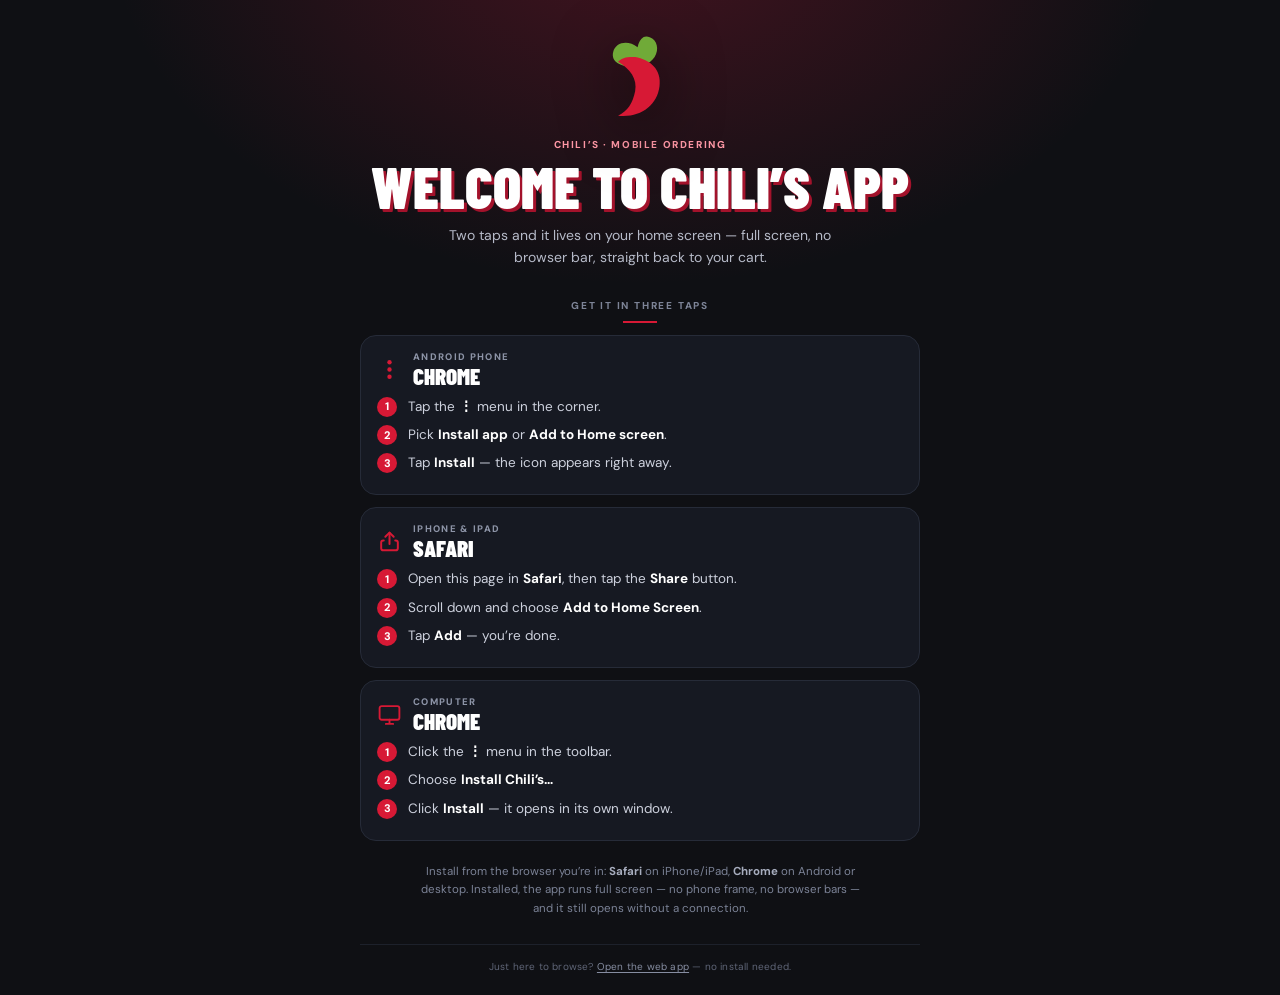
==== index.html @ f4498987 "feat: initial Chili's ordering PWA (menu, cart, rewards, orders)" ====
<!doctype html>
<html lang="en">
<head>
  <meta charset="utf-8">
  <meta name="viewport" content="width=device-width,initial-scale=1">
  <title>Welcome to Chili’s App · Add it to your home screen</title>
  <meta name="description" content="Welcome to Chili’s App. Install it from your browser: Chrome on Android or computer, Safari on iPhone and iPad.">
  <meta name="theme-color" content="#d71935">
  <link rel="manifest" href="manifest.webmanifest">
  <link rel="icon" href="chili.svg" type="image/svg+xml">
  <link rel="icon" href="icons/icon-192.png" sizes="192x192" type="image/png">
  <link rel="apple-touch-icon" href="icons/apple-touch-icon.png">
  <meta name="mobile-web-app-capable" content="yes">
  <meta name="apple-mobile-web-app-capable" content="yes">
  <meta name="apple-mobile-web-app-status-bar-style" content="black-translucent">
  <meta name="apple-mobile-web-app-title" content="Chili’s">
  <link rel="preconnect" href="https://fonts.googleapis.com">
  <link rel="preconnect" href="https://fonts.gstatic.com" crossorigin>
  <link href="https://fonts.googleapis.com/css2?family=DM+Sans:wght@400;500;600;700;800&amp;family=Barlow+Condensed:wght@600;700;800;900&amp;display=swap" rel="stylesheet">
  <link rel="stylesheet" href="landing.css">
  <script src="pwa.js"></script>
</head>
<body>
  <main class="wrap">
    <header class="hero">
      <img class="logo" src="chili.svg" alt="Chili’s" width="32" height="38">
      <span class="eyebrow">Chili’s · mobile ordering</span>
      <h1>Welcome to Chili’s App</h1>
      <p class="lede">Two taps and it lives on your home screen — full screen, no browser bar, straight back to your cart.</p>
    </header>

    <p class="section-label">Get it in three taps</p>

    <section class="steps" aria-label="How to install the app">
      <article class="step-card">
        <div class="step-head">
          <svg viewBox="0 0 24 24" fill="currentColor" aria-hidden="true"><circle cx="12" cy="5" r="2.1"/><circle cx="12" cy="12" r="2.1"/><circle cx="12" cy="19" r="2.1"/></svg>
          <div><span class="platform">Android phone</span><h2>Chrome</h2></div>
        </div>
        <ol>
          <li>Tap the <strong>⋮</strong> menu in the corner.</li>
          <li>Pick <strong>Install app</strong> or <strong>Add to Home screen</strong>.</li>
          <li>Tap <strong>Install</strong> — the icon appears right away.</li>
        </ol>
      </article>

      <article class="step-card">
        <div class="step-head">
          <svg viewBox="0 0 24 24" fill="none" stroke="currentColor" stroke-width="1.9" stroke-linecap="round" stroke-linejoin="round" aria-hidden="true"><path d="M12 3.5v11"/><path d="m8 7.5 4-4 4 4"/><path d="M6.5 11H6a2 2 0 0 0-2 2v5.5a2 2 0 0 0 2 2h12a2 2 0 0 0 2-2V13a2 2 0 0 0-2-2h-.5"/></svg>
          <div><span class="platform">iPhone &amp; iPad</span><h2>Safari</h2></div>
        </div>
        <ol>
          <li>Open this page in <strong>Safari</strong>, then tap the <strong>Share</strong> button.</li>
          <li>Scroll down and choose <strong>Add to Home Screen</strong>.</li>
          <li>Tap <strong>Add</strong> — you’re done.</li>
        </ol>
      </article>

      <article class="step-card">
        <div class="step-head">
          <svg viewBox="0 0 24 24" fill="none" stroke="currentColor" stroke-width="1.8" stroke-linecap="round" stroke-linejoin="round" aria-hidden="true"><rect x="2.5" y="4" width="19" height="13" rx="2"/><path d="M8.5 21h7M12 17v4"/></svg>
          <div><span class="platform">Computer</span><h2>Chrome</h2></div>
        </div>
        <ol>
          <li>Click the <strong>⋮</strong> menu in the toolbar.</li>
          <li>Choose <strong>Install Chili’s…</strong></li>
          <li>Click <strong>Install</strong> — it opens in its own window.</li>
        </ol>
      </article>
    </section>

    <p class="note">Install from the browser you’re in: <strong>Safari</strong> on iPhone/iPad, <strong>Chrome</strong> on Android or desktop. Installed, the app runs full screen — no phone frame, no browser bars — and it still opens without a connection.</p>

    <footer class="foot">
      <p class="tiny">Just here to browse? <a href="app.html">Open the web app</a> — no install needed.</p>
    </footer>
  </main>
</body>
</html>
---- landing.css ----
:root{--red:#d71935;--red-dark:#a3122b;--navy:#151b3d;--yellow:#ffdb28}
*{box-sizing:border-box}
html,body{margin:0;width:100%;max-width:100%;overflow-x:hidden}
body{
  min-height:100vh;
  padding:30px 16px 22px;
  background:radial-gradient(ellipse 760px 520px at 50% -8%, #ac193655, transparent 70%), #0f1014;
  color:#e9e7e4;
  font-family:"DM Sans","Segoe UI",Arial,sans-serif;
  -webkit-font-smoothing:antialiased;
}
.wrap{max-width:560px;margin:0 auto;text-align:center}

.hero .logo{display:block;width:78px;height:auto;margin:0 auto 15px;filter:drop-shadow(0 16px 30px #0009)}
.eyebrow{display:block;font-size:10px;font-weight:800;letter-spacing:.16em;text-transform:uppercase;color:#ff98a6}
h1{
  font-family:"Barlow Condensed","Arial Narrow",Impact,sans-serif;
  font-size:clamp(40px,11vw,58px);font-weight:900;line-height:.9;text-transform:uppercase;
  margin:9px 0 12px;color:#fff;text-shadow:3px 3px 0 var(--red-dark);
}
.lede{font-size:14px;line-height:1.6;color:#b6bac8;max-width:430px;margin:0 auto}

.section-label{
  margin:30px 0 12px;font-size:10px;font-weight:800;letter-spacing:.18em;text-transform:uppercase;color:#7d8497;
}
.section-label:after{content:"";display:block;width:34px;height:2px;background:var(--red);margin:9px auto 0}

.steps{display:grid;gap:12px;text-align:left}
.step-card{background:#161922;border:1px solid #262b38;border-radius:16px;padding:15px 16px 13px}
.step-head{display:flex;align-items:center;gap:11px;margin-bottom:9px}
.step-head svg{width:25px;height:25px;flex:none;color:var(--red)}
.platform{display:block;font-size:9.5px;font-weight:800;letter-spacing:.14em;text-transform:uppercase;color:#8d94a7}
.step-card h2{
  font-family:"Barlow Condensed","Arial Narrow",Impact,sans-serif;
  font-size:23px;font-weight:900;line-height:1;text-transform:uppercase;color:#fff;margin:2px 0 0;
}
ol{margin:0;padding:0;list-style:none;counter-reset:step}
ol li{counter-increment:step;position:relative;padding-left:31px;margin:8px 0;font-size:13.5px;line-height:1.5;color:#cdd1dd}
ol li:before{
  content:counter(step);position:absolute;left:0;top:0;width:20px;height:20px;border-radius:50%;
  background:var(--red);color:#fff;font-size:11px;font-weight:800;display:grid;place-items:center;
}
ol strong{color:#fff;font-weight:700}

.note{margin:22px auto 0;max-width:450px;font-size:11.5px;line-height:1.6;color:#7b8296}
.note strong{color:#a7adbe;font-weight:700}

.foot{margin-top:26px;padding-top:15px;border-top:1px solid #1d212b}
.tiny{margin:0;font-size:10px;letter-spacing:.02em;color:#5f6577}
.tiny a{color:#868da1;text-decoration:underline;text-underline-offset:2px}
.tiny a:hover{color:var(--red)}

@media (prefers-reduced-motion:reduce){*{animation-duration:.01ms!important;transition-duration:.01ms!important}}
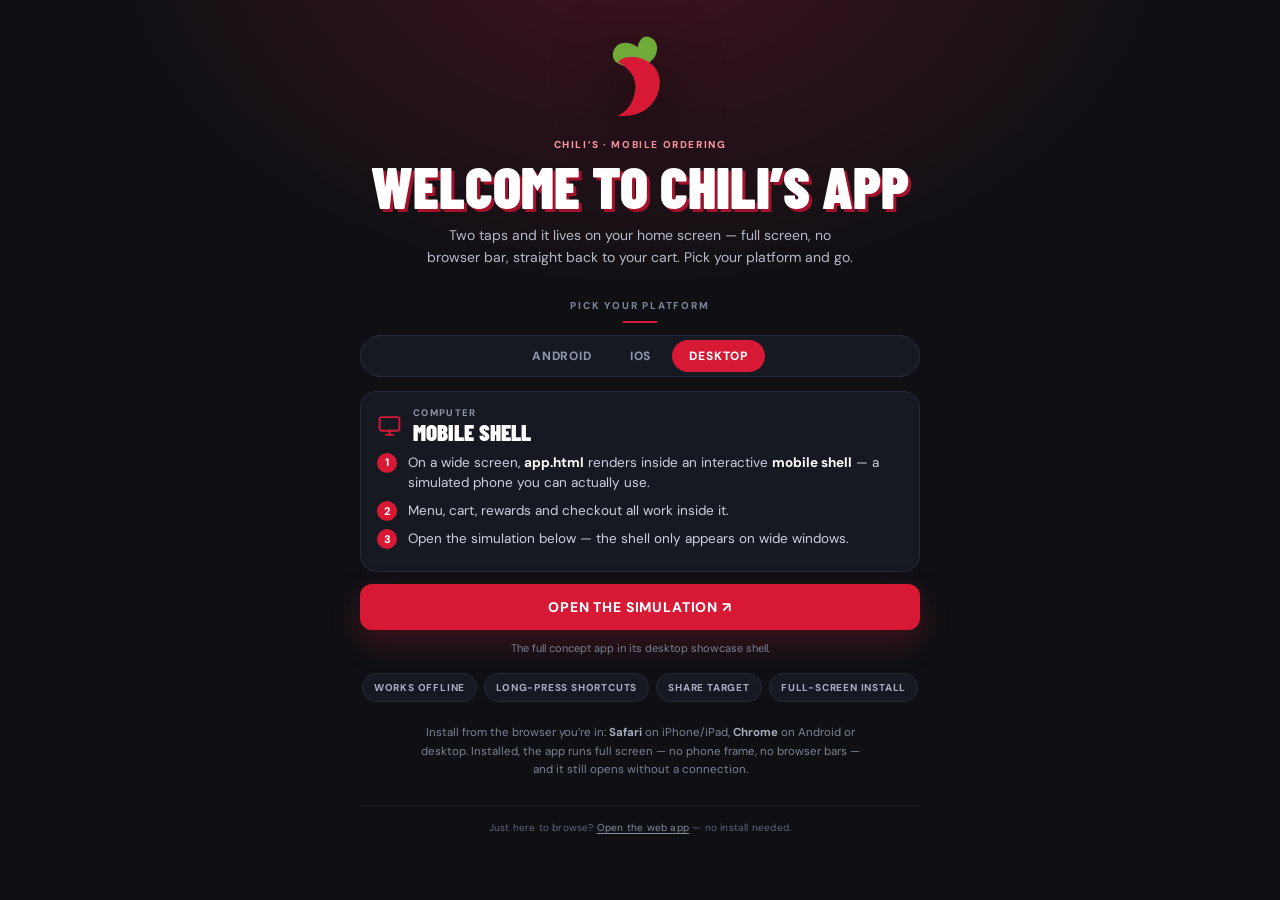
==== commit 325ffc0b: "feat: guide platform switcher with in-repo APK download" ====
--- a/index.html
+++ b/index.html
@@ -4,7 +4,7 @@
   <meta charset="utf-8">
   <meta name="viewport" content="width=device-width,initial-scale=1">
   <title>Welcome to Chili’s App · Add it to your home screen</title>
-  <meta name="description" content="Welcome to Chili’s App. Install it from your browser: Chrome on Android or computer, Safari on iPhone and iPad.">
+  <meta name="description" content="Welcome to Chili’s App. Pick your platform — Android (Chrome install or APK download), iOS (Safari), or desktop (open the app.html simulation in its mobile shell).">
   <meta name="theme-color" content="#d71935">
   <link rel="manifest" href="manifest.webmanifest">
   <link rel="icon" href="chili.svg" type="image/svg+xml">
@@ -21,59 +21,78 @@
   <script src="pwa.js"></script>
 </head>
 <body>
-  <main class="wrap">
-    <header class="hero">
-      <img class="logo" src="chili.svg" alt="Chili’s" width="32" height="38">
-      <span class="eyebrow">Chili’s · mobile ordering</span>
-      <h1>Welcome to Chili’s App</h1>
-      <p class="lede">Two taps and it lives on your home screen — full screen, no browser bar, straight back to your cart.</p>
-    </header>
+<main class="wrap">
+  <header class="hero">
+    <img class="logo" src="chili.svg" alt="Chili’s" width="32" height="38">
+    <span class="eyebrow">Chili’s · mobile ordering</span>
+    <h1>Welcome to Chili’s App</h1>
+    <p class="lede">Two taps and it lives on your home screen — full screen, no browser bar, straight back to your cart. Pick your platform and go.</p>
+  </header>
 
-    <p class="section-label">Get it in three taps</p>
+  <p class="section-label">Pick your platform</p>
 
-    <section class="steps" aria-label="How to install the app">
-      <article class="step-card">
-        <div class="step-head">
-          <svg viewBox="0 0 24 24" fill="currentColor" aria-hidden="true"><circle cx="12" cy="5" r="2.1"/><circle cx="12" cy="12" r="2.1"/><circle cx="12" cy="19" r="2.1"/></svg>
-          <div><span class="platform">Android phone</span><h2>Chrome</h2></div>
-        </div>
-        <ol>
-          <li>Tap the <strong>⋮</strong> menu in the corner.</li>
-          <li>Pick <strong>Install app</strong> or <strong>Add to Home screen</strong>.</li>
-          <li>Tap <strong>Install</strong> — the icon appears right away.</li>
-        </ol>
-      </article>
+  <div class="switch" role="tablist" aria-label="Choose your platform">
+    <button type="button" role="tab" id="tab-android" aria-controls="p-android" aria-selected="true">Android</button>
+    <button type="button" role="tab" id="tab-ios" aria-controls="p-ios" aria-selected="false" tabindex="-1">iOS</button>
+    <button type="button" role="tab" id="tab-desktop" aria-controls="p-desktop" aria-selected="false" tabindex="-1">Desktop</button>
+  </div>
 
-      <article class="step-card">
-        <div class="step-head">
-          <svg viewBox="0 0 24 24" fill="none" stroke="currentColor" stroke-width="1.9" stroke-linecap="round" stroke-linejoin="round" aria-hidden="true"><path d="M12 3.5v11"/><path d="m8 7.5 4-4 4 4"/><path d="M6.5 11H6a2 2 0 0 0-2 2v5.5a2 2 0 0 0 2 2h12a2 2 0 0 0 2-2V13a2 2 0 0 0-2-2h-.5"/></svg>
-          <div><span class="platform">iPhone &amp; iPad</span><h2>Safari</h2></div>
-        </div>
-        <ol>
-          <li>Open this page in <strong>Safari</strong>, then tap the <strong>Share</strong> button.</li>
-          <li>Scroll down and choose <strong>Add to Home Screen</strong>.</li>
-          <li>Tap <strong>Add</strong> — you’re done.</li>
-        </ol>
-      </article>
+  <section class="panel" id="p-android" role="tabpanel" aria-labelledby="tab-android">
+    <article class="step-card">
+      <div class="step-head">
+        <svg viewBox="0 0 24 24" fill="currentColor" aria-hidden="true"><circle cx="12" cy="5" r="2.1"/><circle cx="12" cy="12" r="2.1"/><circle cx="12" cy="19" r="2.1"/></svg>
+        <div><span class="platform">Android phone</span><h2>Chrome</h2></div>
+      </div>
+      <ol>
+        <li>Tap the <strong>⋮</strong> menu in the corner.</li>
+        <li>Pick <strong>Install app</strong> or <strong>Add to Home screen</strong>.</li>
+        <li>Tap <strong>Install</strong> — the icon appears right away.</li>
+      </ol>
+    </article>
+    <a class="btn-cta" href="Chili's.apk" download>⬇ Download the Android APK</a>
+    <p class="cta-sub">Skip the browser install: this is the <strong>Trusted Web Activity</strong> build from this repository, packaged with PWABuilder. To sideload, send the file to your phone, open it, and allow installs from your file manager if asked.</p>
+  </section>
 
-      <article class="step-card">
-        <div class="step-head">
-          <svg viewBox="0 0 24 24" fill="none" stroke="currentColor" stroke-width="1.8" stroke-linecap="round" stroke-linejoin="round" aria-hidden="true"><rect x="2.5" y="4" width="19" height="13" rx="2"/><path d="M8.5 21h7M12 17v4"/></svg>
-          <div><span class="platform">Computer</span><h2>Chrome</h2></div>
-        </div>
-        <ol>
-          <li>Click the <strong>⋮</strong> menu in the toolbar.</li>
-          <li>Choose <strong>Install Chili’s…</strong></li>
-          <li>Click <strong>Install</strong> — it opens in its own window.</li>
-        </ol>
-      </article>
-    </section>
+  <section class="panel" id="p-ios" role="tabpanel" aria-labelledby="tab-ios" hidden>
+    <article class="step-card">
+      <div class="step-head">
+        <svg viewBox="0 0 24 24" fill="none" stroke="currentColor" stroke-width="1.9" stroke-linecap="round" stroke-linejoin="round" aria-hidden="true"><path d="M12 3.5v11"/><path d="m8 7.5 4-4 4 4"/><path d="M6.5 11H6a2 2 0 0 0-2 2v5.5a2 2 0 0 0 2 2h12a2 2 0 0 0 2-2V13a2 2 0 0 0-2-2h-.5"/></svg>
+        <div><span class="platform">iPhone &amp; iPad</span><h2>Safari</h2></div>
+      </div>
+      <ol>
+        <li>Open this page in <strong>Safari</strong>, then tap the <strong>Share</strong> button.</li>
+        <li>Scroll down and choose <strong>Add to Home Screen</strong>.</li>
+        <li>Tap <strong>Add</strong> — you’re done.</li>
+      </ol>
+    </article>
+  </section>
 
-    <p class="note">Install from the browser you’re in: <strong>Safari</strong> on iPhone/iPad, <strong>Chrome</strong> on Android or desktop. Installed, the app runs full screen — no phone frame, no browser bars — and it still opens without a connection.</p>
+  <section class="panel" id="p-desktop" role="tabpanel" aria-labelledby="tab-desktop" hidden>
+    <article class="step-card">
+      <div class="step-head">
+        <svg viewBox="0 0 24 24" fill="none" stroke="currentColor" stroke-width="1.8" stroke-linecap="round" stroke-linejoin="round" aria-hidden="true"><rect x="2.5" y="4" width="19" height="13" rx="2"/><path d="M8.5 21h7M12 17v4"/></svg>
+        <div><span class="platform">Computer</span><h2>Mobile shell</h2></div>
+      </div>
+      <ol>
+        <li>On a wide screen, <strong>app.html</strong> renders inside an interactive <strong>mobile shell</strong> — a simulated phone you can actually use.</li>
+        <li>Menu, cart, rewards and checkout all work inside it.</li>
+        <li>Open the simulation below — the shell only appears on wide windows.</li>
+      </ol>
+    </article>
+    <a class="btn-cta" href="app.html">Open the simulation ↗</a>
+    <p class="cta-sub">The full concept app in its desktop showcase shell.</p>
+  </section>
 
-    <footer class="foot">
-      <p class="tiny">Just here to browse? <a href="app.html">Open the web app</a> — no install needed.</p>
-    </footer>
-  </main>
+  <div class="feature-row" aria-label="App capabilities">
+    <span>Works offline</span><span>Long-press shortcuts</span><span>Share target</span><span>Full-screen install</span>
+  </div>
+
+  <p class="note">Install from the browser you’re in: <strong>Safari</strong> on iPhone/iPad, <strong>Chrome</strong> on Android or desktop. Installed, the app runs full screen — no phone frame, no browser bars — and it still opens without a connection.</p>
+
+  <footer class="foot">
+    <p class="tiny">Just here to browse? <a href="app.html">Open the web app</a> — no install needed.</p>
+  </footer>
+</main>
+<script src="landing.js"></script>
 </body>
 </html>
--- a/landing.css
+++ b/landing.css
@@ -51,3 +51,17 @@
 .tiny a:hover{color:var(--red)}
 
 @media (prefers-reduced-motion:reduce){*{animation-duration:.01ms!important;transition-duration:.01ms!important}}
+
+/* platform switcher: Android · iOS · Desktop (Desktop hides on phone viewports) */
+.switch{display:flex;justify-content:center;gap:4px;background:#161922;border:1px solid #262b38;border-radius:999px;padding:4px;margin:0 auto 14px;max-width:100%;overflow-x:auto}
+.switch [role=tab]{font:800 12px/1 "DM Sans","Segoe UI",Arial,sans-serif;letter-spacing:.07em;text-transform:uppercase;color:#8d94a7;padding:10px 17px;border:0;border-radius:999px;background:transparent;white-space:nowrap;cursor:pointer}
+.switch [role=tab][aria-selected=true]{background:var(--red);color:#fff}
+.switch [role=tab]:focus-visible{outline:3px solid #ed9a00;outline-offset:2px}
+.switch [role=tab][hidden],.panel[hidden]{display:none}
+.panel{text-align:left}
+.btn-cta{display:flex;align-items:center;justify-content:center;gap:9px;margin-top:12px;background:var(--red);color:#fff;font:800 14px/1 "DM Sans","Segoe UI",Arial,sans-serif;letter-spacing:.06em;text-transform:uppercase;text-decoration:none;padding:16px 18px;border-radius:12px;box-shadow:0 12px 30px #d7193540}
+.btn-cta:hover{background:var(--red-dark)}
+.btn-cta:focus-visible{outline:3px solid #ed9a00;outline-offset:2px}
+.cta-sub{margin:10px auto 0;max-width:470px;font-size:11px;line-height:1.6;color:#7b8296;text-align:center}
+.feature-row{display:flex;flex-wrap:wrap;justify-content:center;gap:7px;margin:16px auto 0;max-width:640px}
+.feature-row span{font-size:10px;font-weight:800;letter-spacing:.08em;text-transform:uppercase;color:#a7adbe;background:#161922;border:1px solid #262b38;border-radius:999px;padding:7px 11px}
